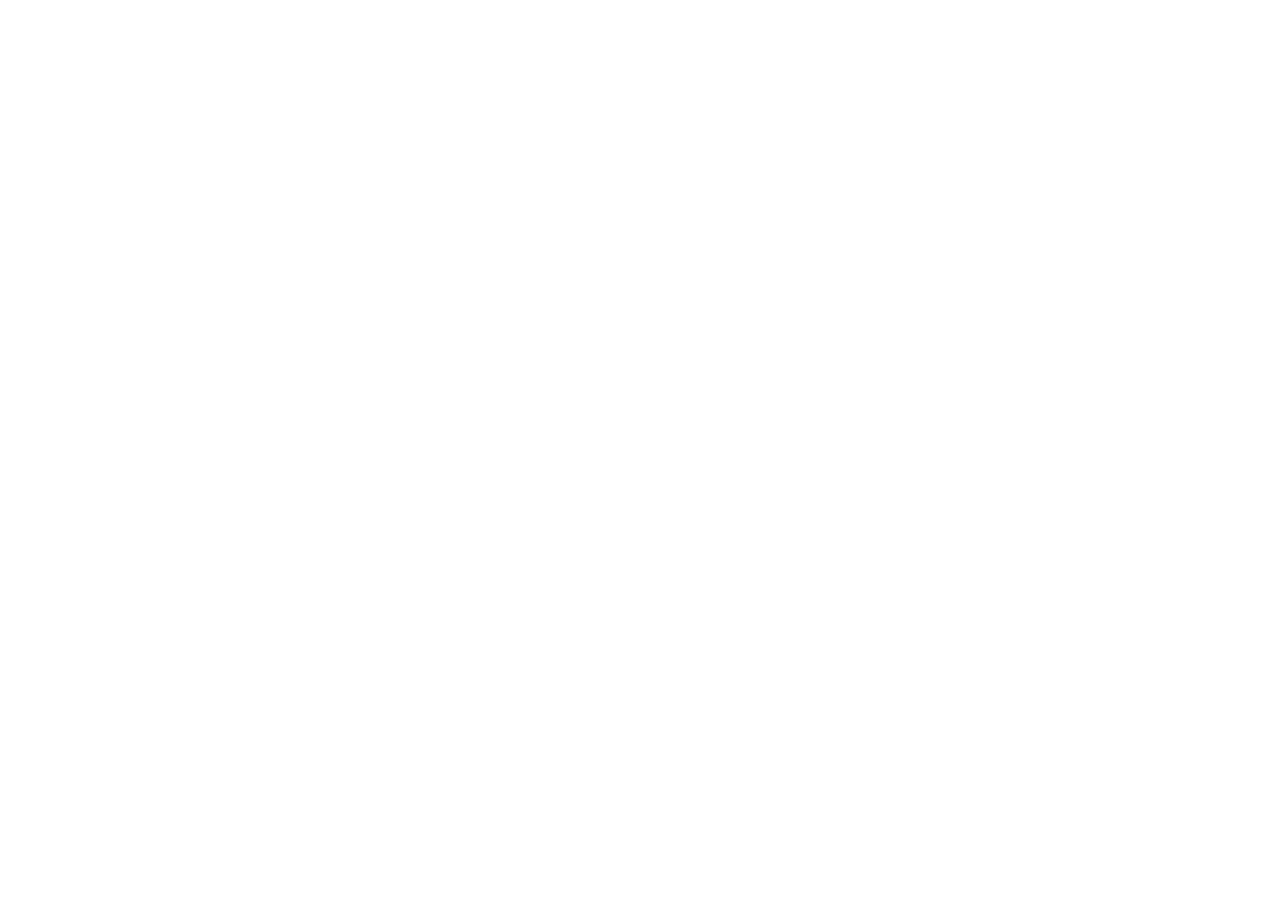
==== dragon.html @ d6819c0e "added hamburger menu and ease in animation" ====
<!DOCTYPE html>
<html lang="en">
  <head>
    <meta charset="UTF-8" />
    <meta http-equiv="X-UA-Compatible" content="IE=edge" />
    <meta name="viewport" content="width=device-width, initial-scale=1.0" />
    <title>Dragon</title>
  </head>
  <body></body>
</html>
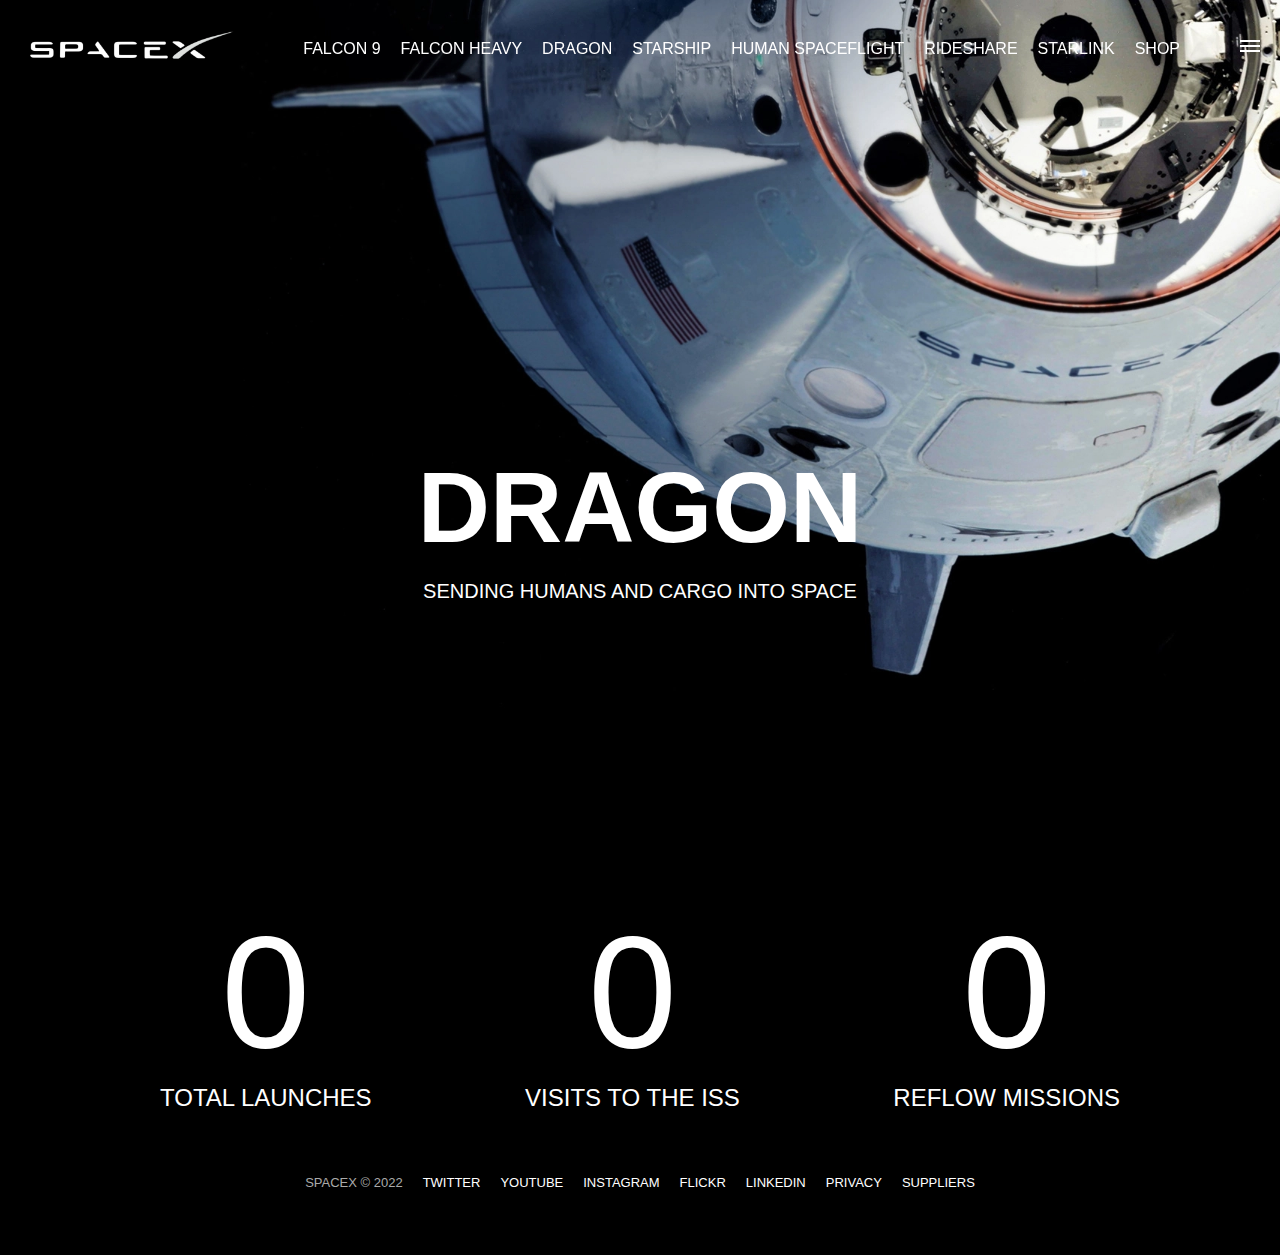
==== commit 62e11792: "added the final two pages, ready for deployment" ====
--- a/dragon.html
+++ b/dragon.html
@@ -4,7 +4,93 @@
     <meta charset="UTF-8" />
     <meta http-equiv="X-UA-Compatible" content="IE=edge" />
     <meta name="viewport" content="width=device-width, initial-scale=1.0" />
-    <title>Dragon</title>
+    <link rel="stylesheet" href="./css/style.css" />
+    <script src="./js/script.js" defer></script>
+    <title>SpaceX - Dragon</title>
   </head>
-  <body></body>
+  <body>
+    <div id="overlay"></div>
+    <div id="mobile-menu" class="mobile-main-menu">
+      <ul>
+        <li><a href="#">Mission</a></li>
+        <li><a href="#">Launches</a></li>
+        <li><a href="#">Careers</a></li>
+        <li><a href="#">Updates</a></li>
+        <li><a href="#">Shop</a></li>
+
+        <!-- Mobile ONLY -->
+        <li><a href="falcon9.html">Falcon 9</a></li>
+        <li class="mobile-only">
+          <a href="falcon-heavy.html">Falcon Heavy</a>
+        </li>
+        <li class="mobile-only"><a href="dragon.html">Dragon</a></li>
+        <li class="mobile-only"><a href="#">Starship</a></li>
+        <li class="mobile-only"><a href="#">Human Spaceflight</a></li>
+        <li class="mobile-only"><a href="#">Rideshare</a></li>
+        <li class="mobile-only"><a href="#">StarLink</a></li>
+      </ul>
+    </div>
+
+    <header class="main-header">
+      <div class="logo">
+        <a href="./index.html">
+          <img src="./img/logo.png" alt="spacex-logo" />
+        </a>
+      </div>
+      <nav class="desktop-main-menu">
+        <ul>
+          <li><a href="falcon9.html">Falcon 9</a></li>
+          <li><a href="falcon-heavy.html">Falcon Heavy</a></li>
+          <li><a href="dragon.html">Dragon</a></li>
+          <li><a href="#">Starship</a></li>
+          <li><a href="#">Human Spaceflight</a></li>
+          <li><a href="#">Rideshare</a></li>
+          <li><a href="#">StarLink</a></li>
+          <li><a href="#">Shop</a></li>
+        </ul>
+      </nav>
+    </header>
+
+    <!-- Hamburger Menu -->
+    <button id="menu-btn" class="hamburger" type="button">
+      <span class="hamburger-top"></span>
+      <span class="hamburger-middle"></span>
+      <span class="hamburger-bottom"></span>
+    </button>
+
+    <section class="section-animate bg-dragon"></section>
+    <div class="section-inner-center">
+      <h3>Dragon</h3>
+      <p>Sending humans and cargo into space</p>
+    </div>
+
+    <div class="stats">
+      <div>
+        <span class="counter" data-target="34">0</span>
+        <h4>Total Launches</h4>
+      </div>
+
+      <div>
+        <span class="counter" data-target="31">0</span>
+        <h4>Visits to the iss</h4>
+      </div>
+      <div>
+        <span class="counter" data-target="13">0</span>
+        <h4>Reflow missions</h4>
+      </div>
+    </div>
+
+    <footer>
+      <ul>
+        <li>SpaceX &copy; 2022</li>
+        <li><a href="#">Twitter</a></li>
+        <li><a href="#">Youtube</a></li>
+        <li><a href="#">Instagram</a></li>
+        <li><a href="#">Flickr</a></li>
+        <li><a href="#">LinkedIn</a></li>
+        <li><a href="#">Privacy</a></li>
+        <li><a href="#">Suppliers</a></li>
+      </ul>
+    </footer>
+  </body>
 </html>
--- a/css/style.css
+++ b/css/style.css
@@ -0,0 +1,498 @@
+/* Will import grotesque font */
+
+/* ===== Base Styles ===== */
+
+*,
+*::before,
+*::after {
+  margin: 0;
+  padding: 0;
+  box-sizing: border-box;
+}
+
+section {
+  position: relative;
+  height: 100vh;
+  background-position: center center;
+  background-repeat: no-repeat;
+  background-size: cover;
+  text-transform: uppercase;
+}
+
+body {
+  font-family: "Familjen Grotesk", sans-serif;
+  background: #000;
+  color: #fff;
+}
+
+a {
+  text-decoration: none;
+  color: #fff;
+}
+
+ul {
+  list-style-type: none;
+}
+
+/* ===== Header ===== */
+
+.main-header {
+  position: fixed;
+  top: 0;
+  left: 0;
+  width: 100vw;
+  z-index: 3;
+  display: flex;
+  justify-content: space-between;
+  align-items: center;
+  text-transform: uppercase;
+  height: 100px;
+  padding: 0 30px;
+}
+
+/* ===== Logo ===== */
+.logo {
+  width: 210px;
+  height: auto;
+}
+
+.logo img {
+  width: 100%;
+  display: block;
+  height: auto;
+}
+
+/* ===== Desktop Menu ===== */
+
+.desktop-main-menu {
+  margin-right: 50px;
+}
+
+.desktop-main-menu ul {
+  display: flex;
+}
+
+.desktop-main-menu ul li {
+  position: relative;
+  margin-right: 20px;
+  padding-bottom: 2px;
+}
+
+/* ===== Menu item border bottom ===== */
+
+.desktop-main-menu ul li a::after {
+  content: "";
+  position: absolute;
+  bottom: 0;
+  left: 0;
+  width: 100%;
+  height: 1px;
+  background-color: #fff;
+  transform: scaleX(0);
+  transition: transform 0.6s ease-in;
+}
+
+.desktop-main-menu ul li a:hover::after {
+  transform: scaleX(1);
+}
+
+/* ===== Background images ===== */
+
+.section-a {
+  background-image: url("../img/section-a.webp");
+}
+.section-b {
+  background-image: url("../img/section-b.webp");
+}
+.section-c {
+  background-image: url("../img/section-c.webp");
+}
+.section-d {
+  background-image: url("../img/section-d.webp");
+}
+.section-e {
+  background-image: url("../img/section-e.webp");
+}
+.section-f {
+  background-image: url("../img/section-f.webp");
+}
+
+/*  */
+
+.section-inner {
+  position: absolute;
+  top: 50%;
+  left: 10%;
+  max-width: 560px;
+}
+
+.section-inner h4 {
+  font-size: 22px;
+  margin-bottom: 5px;
+  font-weight: 300;
+  animation: fadeInUp 0.5s ease-in-out;
+}
+
+.section-inner h2 {
+  font-size: 50px;
+  margin-bottom: 20px;
+  font-weight: 700;
+  animation: fadeInUp 0.5s ease-in-out 0.2s;
+  animation-fill-mode: both; /* Stop from showing at start */
+}
+
+.section-inner a {
+  animation: fadeInUp 0.5s 0.4s;
+  animation-fill-mode: both;
+}
+
+.btn {
+  position: relative;
+  display: inline-block;
+  cursor: pointer;
+  text-align: center;
+  min-width: 130px;
+  padding: 15px 50px;
+  margin-top: 10px;
+  border: 2px solid #fff;
+  text-transform: uppercase;
+  font-weight: bold;
+  overflow: hidden;
+  z-index: 2;
+}
+
+.btn:hover span {
+  color: #000;
+}
+
+.btn .hover {
+  position: absolute;
+  top: 0;
+  left: 0;
+  width: 100%;
+  height: 100%;
+  background-color: #fff;
+  color: #000;
+  z-index: -1;
+  transform: translateY(100%);
+  transition: 0.6s ease-in;
+}
+
+.btn:hover .hover {
+  transform: translateY(0);
+}
+
+.scroll-arrow {
+  position: absolute;
+  bottom: 50px;
+  width: 100%;
+  text-align: center;
+  margin: auto;
+  animation: fadeBounce 5s infinite;
+}
+
+/* footer */
+
+footer {
+  position: relative;
+  padding: 55px 0;
+}
+
+footer ul {
+  display: flex;
+  justify-content: center;
+  align-items: center;
+  gap: 20px;
+  flex-wrap: wrap;
+}
+
+footer ul:first-child {
+  color: #aaa;
+}
+
+footer ul li {
+  text-transform: uppercase;
+  font-size: 13px;
+  line-height: 2.5;
+}
+
+footer ul li a {
+  color: #fff;
+  transition: color 0.6s;
+}
+
+footer ul li a:hover {
+  color: #aaa;
+}
+
+/* ===== Hamburger Menu ===== */
+
+.hamburger {
+  position: fixed;
+  top: 40px;
+  right: 20px;
+  z-index: 10;
+  width: 20px;
+  height: 20px;
+  cursor: pointer;
+  background: none;
+  border: none;
+}
+
+.hamburger-top,
+.hamburger-middle,
+.hamburger-bottom {
+  background: #fff;
+  width: 100%;
+  height: 2px;
+  position: absolute;
+  top: 0;
+  left: 0;
+  transition: all 0.5s;
+}
+
+.hamburger-middle {
+  transform: translateY(5px);
+}
+
+.hamburger-bottom {
+  transform: translateY(10px);
+}
+
+/* ===== Transition hamburger to X when open */
+
+.open {
+  transform: rotate(90deg);
+}
+
+.open .hamburger-top {
+  transform: rotate(45deg) translateY(6px) translateX(6px);
+}
+
+.open .hamburger-middle {
+  display: none;
+}
+
+.open .hamburger-bottom {
+  transform: rotate(-45deg) translateY(6px) translateX(-6px);
+}
+
+/* ===== Overlay ===== */
+
+.overlay-show {
+  position: fixed;
+  top: 0;
+  left: 0;
+  width: 100%;
+  height: 100%;
+  background: rgba(0, 0, 0, 0.5);
+  z-index: 5;
+}
+/* ===== Stop body scroll ===== */
+.stop-scrolling {
+  overflow: hidden;
+}
+
+/* ===== Hide mobile main menu items */
+
+.mobile-only {
+  display: none;
+}
+
+/* ===== Mobile menu= ==== */
+.mobile-main-menu {
+  position: fixed;
+  top: 0;
+  right: 0;
+  width: 350px;
+  height: 100%;
+  z-index: 6;
+  background-color: #000;
+  display: flex;
+  justify-content: center;
+  align-items: center;
+  transform: translateX(100%);
+  transition: transform 0.6s ease-in;
+}
+
+/* ===== bring Menu from right ==== */
+.show-menu {
+  transform: translateX(0);
+}
+
+.mobile-main-menu ul {
+  display: flex;
+  flex-direction: column;
+  align-items: end;
+  justify-content: center;
+  padding: 50px;
+  width: 100%;
+}
+
+.mobile-main-menu ul li {
+  margin-bottom: 20px;
+  font-size: 18px;
+  text-transform: uppercase;
+  border-bottom: #555 dotted 1px;
+  width: 100%;
+  text-align: right;
+  padding-bottom: 8px;
+}
+
+.mobile-main-menu ul li a {
+  color: #fff;
+  transition: color 0.6s;
+}
+
+.mobile-main-menu ul li a:hover {
+  color: #555;
+}
+
+/* =====Inner Pages===== */
+
+.bg-falcon-9 {
+  background-image: url("../img/falcon-9.webp");
+}
+.bg-falcon-heavy {
+  background-image: url("../img/falcon-heavy.webp");
+}
+
+.bg-dragon {
+  background-image: url("../img/dragon.webp");
+}
+
+.section-animate {
+  animation: fadeIn 2s ease-in-out;
+}
+
+.section-inner-center {
+  width: 80%;
+}
+.section-inner-center {
+  position: absolute;
+  top: 50%;
+  left: 50%;
+  transform: translateX(-50%);
+  text-transform: uppercase;
+  text-align: center;
+}
+
+.section-inner-center h3 {
+  font-size: 100px;
+  margin-bottom: 15px;
+  animation: fadeInUp 0.6s ease-in-out;
+}
+.section-inner-center p {
+  font-size: 20px;
+
+  animation: fadeInUp 0.6s ease-in 2s;
+  animation-fill-mode: both;
+}
+
+/* ===== Stats ===== */
+
+.stats {
+  display: flex;
+  max-width: 960px;
+  margin: 0 auto;
+  justify-content: space-between;
+  align-items: center;
+  text-align: center;
+  text-transform: uppercase;
+}
+
+.stats div span {
+  font-size: 160px;
+}
+
+.stats div h4 {
+  font-size: 24px;
+  font-weight: 300;
+}
+
+/* =====Animations===== */
+@keyframes fadeInUp {
+  0% {
+    opacity: 0;
+    transform: translateY(140px);
+  }
+
+  100% {
+    opacity: 1;
+    transform: translateY(0);
+  }
+}
+
+@keyframes fadeIn {
+  0% {
+    opacity: 0;
+  }
+
+  100% {
+    opacity: 1;
+  }
+}
+
+@keyframes fadeBounce {
+  0%,
+  20%,
+  50%,
+  80%,
+  100% {
+    opacity: 0;
+    transform: translateY(-20);
+  }
+
+  40% {
+    opacity: 1;
+    transform: translateY(0);
+  }
+}
+
+/* ===== Media Queries ===== */
+
+@media (max-width: 960px) {
+  /* hide desktop menu */
+
+  .desktop-main-menu {
+    display: none;
+  }
+
+  /* Show main mobile items */
+
+  .mobile-only {
+    display: block;
+  }
+
+  .section-inner-center h3 {
+    font-size: 75px;
+  }
+}
+
+@media (max-width: 600px) {
+  .section-inner {
+    bottom: 75px;
+    left: 20px;
+  }
+  .section-inner h2 {
+    font-size: 40px;
+  }
+  .logo {
+    width: 150px;
+    margin: auto;
+  }
+  .section-inner-center {
+    width: 80%;
+  }
+  .section-inner-center h3 {
+    font-size: 50px;
+  }
+
+  .stats {
+    flex-direction: column;
+  }
+
+  .stats div {
+    margin-bottom: 20px;
+  }
+}
